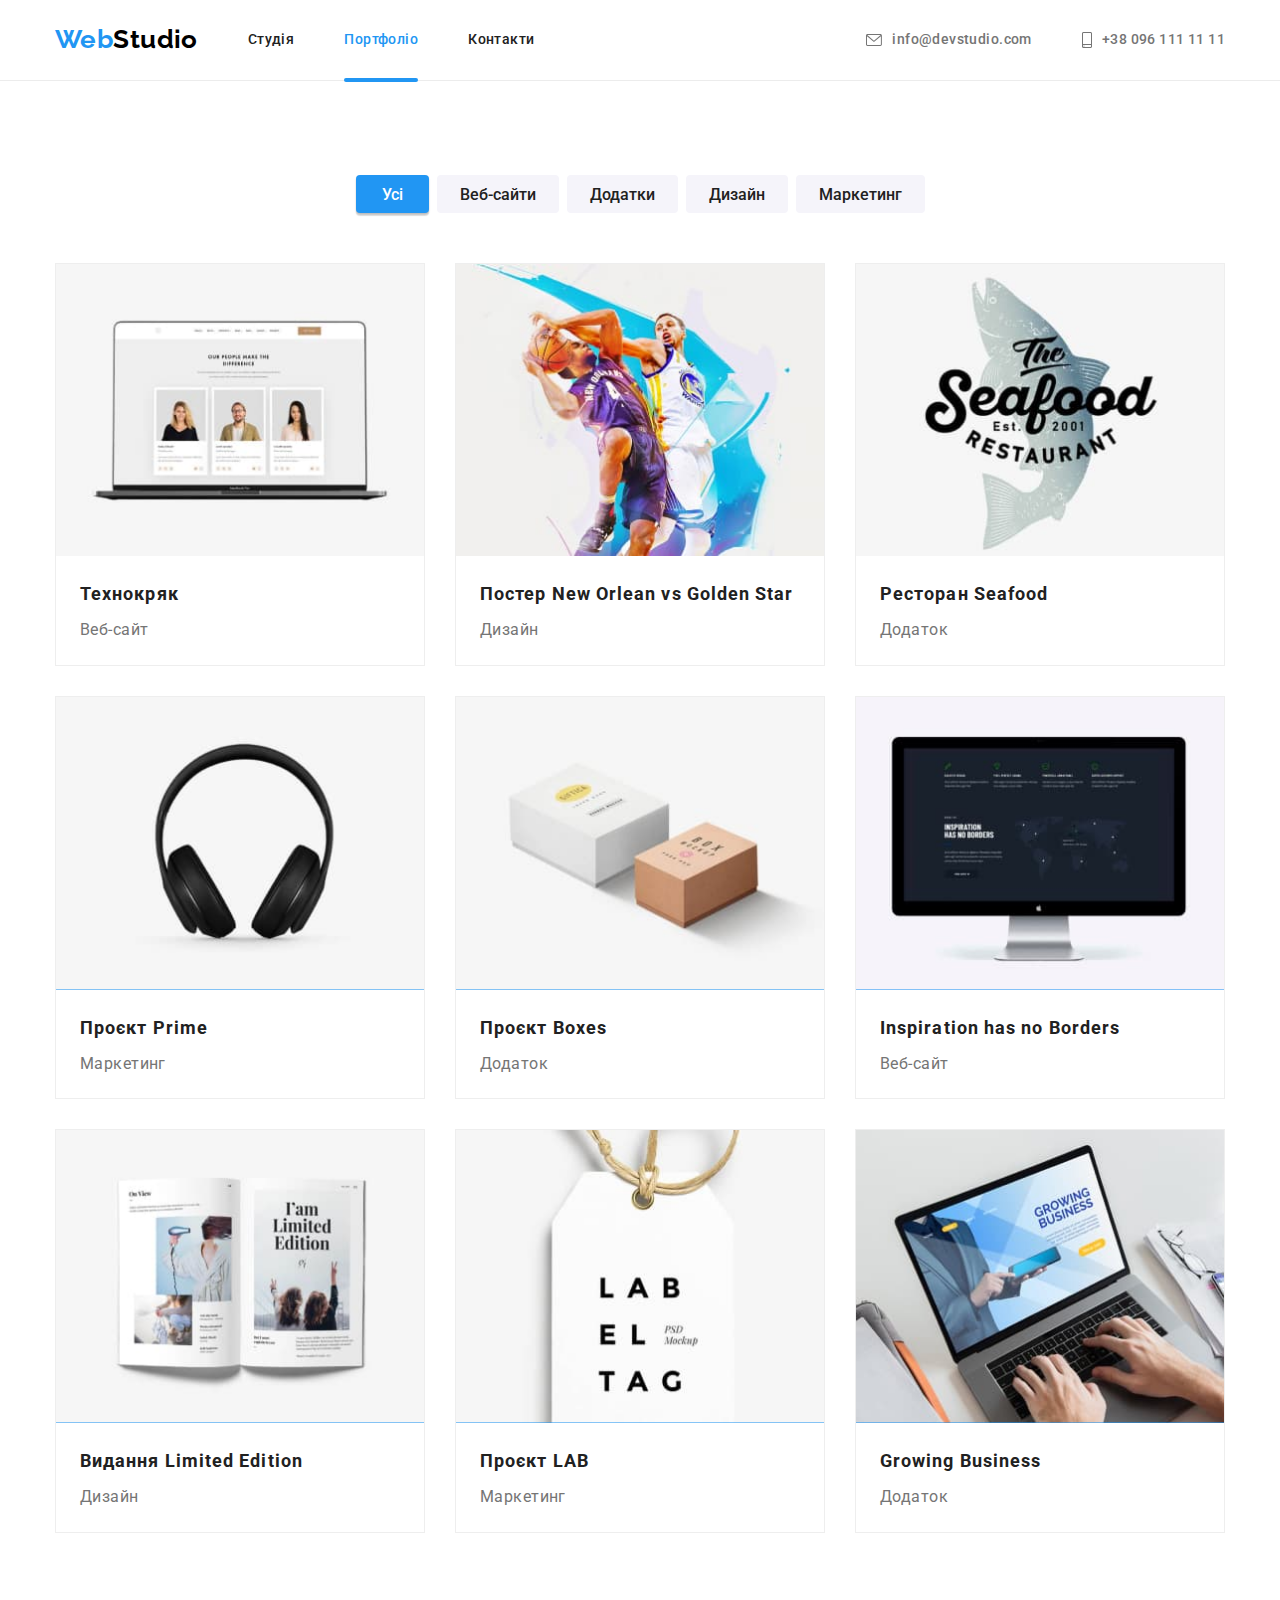
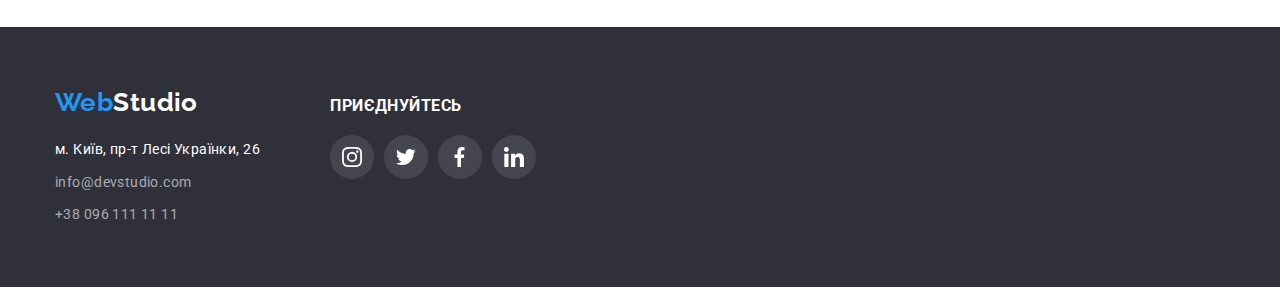
==== portfolio.html @ 2718d2ce "try1" ====
<!DOCTYPE html>
<html lang="uk">
  <head>
    <meta charset="UTF-8" />
    <meta http-equiv="X-UA-Compatible" content="IE=edge" />
    <meta name="viewport" content="width=device-width, initial-scale=1.0" />
    <title>Studio</title>
    <link rel="preconnect" href="https://fonts.googleapis.com" />
    <link rel="preconnect" href="https://fonts.gstatic.com" crossorigin />
    <link
      href="https://fonts.googleapis.com/css2?family=Raleway:wght@700&family=Roboto:wght@400;500;700;900&display=swap"
      rel="stylesheet"
    />
    <link rel="stylesheet" href="https://cdnjs.cloudflare.com/ajax/libs/modern-normalize/1.1.0/modern-normalize.min.css">
    <link rel="stylesheet" href="./css/styles.css" />
  </head>
  <body class="body">
    <!--Buttons above-->

    <header class="header">
      <div class="container header-nav">
      <nav class="nav">
        <a class="link-logo" href="./index.html" lang="en">
          Web<span class="link-logo-part">Studio</span></a
        >
        <ul class="list-nav">
          <li class="item">
            <a class="link" href="./index.html" target="_self">Студія</a>
          </li>
          <li class="item">
            <a class="link current" href="./portfolio.html" target="_self">Портфоліо</a>
          </li>
          <li class="item">
            <a class="link" href="">Контакти</a>
          </li>
        </ul>
      </nav>
      <ul class="list-header">
        <li class="list">
          <a class="link" href="mailto:info@devstudio.com">
            <svg class="header-icon" width="16" height="12">
              <use href="./images/icons.svg/symbol-defs-comp.svg#icon-envelope"></use></svg>info@devstudio.com</a>
        </li>
        <li class="list">
          <a class="link" href="tel:+380961111111">
            <svg class="header-icon" width="10" height="16">
              <use href="./images/icons.svg/symbol-defs-comp.svg#icon-smartphone"></use></svg>+38 096 111 11 11</a>
        </li>
      </ul>
    </div>
    </header>
    <!-- Main section -->

    <main class="main">
      <!-- Navigation in main -->

      <section class="section">
        <div class="container">
          <h1 class="visually-hidden">Links</h1>
        <ul class="list-main">
          <li class="item">
            <button class="btn active" type="button">Усі</button>
          </li>
          <li class="item">
            <button class="btn" type="button">Веб-сайти</button>
          </li>
          <li class="item">
            <button class="btn" type="button">Додатки</button>
          </li>
          <li class="item">
            <button class="btn" type="button">Дизайн</button>
          </li>
          <li class="item">
            <button class="btn" type="button">Маркетинг</button>
          </li>
        </ul>
        
      <!-- Images -->
        <ul class="list-portfolio">
          <li class="list-img">
            <a href="" class="portfolio-link">
            <div class="portfolio-th">
            <img
              class="img"
              src="./images/portfolio-img/img.jpg"
              alt="Зображення сайту"
              width="370"
              height="294"
            />
            <div class="portfolio-text"><p>Ресурс пропонує комплексні пропозиції з різним рівнем функціоналу та сервісів. Все це дозволить відвідувачу отримати вичерпні відомості про компанію чи приватну особу.</p></div>
                  </div>
            <div class="text-img">
            <h2 class="title">Технокряк</h2>
            <p class="text">Веб-сайт</p>
            </div>
            </a>
          </li>
          <li class="list-img">
            <a href="" class="portfolio-link">
            <div class="portfolio-th">
            <img
              class="img"
              src="./images/portfolio-img/img-1.jpg"
              alt="Баскетболісти"
              width="370"
              height="294"
            />
            <div class="portfolio-text"><p>Ресурс пропонує комплексні пропозиції з різним рівнем функціоналу та сервісів. Все це дозволить відвідувачу отримати вичерпні відомості про компанію чи приватну особу.</p></div>
                  </div>
            <div class="text-img">
            <h2 class="title">Постер <span lang="en">New Orlean vs Golden Star</span></h2>
            <p class="text">Дизайн</p>
            </div>
            </a>
          </li>
          <li class="list-img">
            <a href="" class="portfolio-link">
            <div class="portfolio-th">
            <img
              class="img"
              src="./images/portfolio-img/img-2.jpg"
              alt="Логотип ресторану"
              width="370"
              height="294"
            />
            <div class="portfolio-text"><p>Ресурс пропонує комплексні пропозиції з різним рівнем функціоналу та сервісів. Все це дозволить відвідувачу отримати вичерпні відомості про компанію чи приватну особу.</p></div>
                  </div>
            <div class="text-img">
            <h2 class="title">Ресторан <span lang="en">Seafood</span></h2>
            <p class="text">Додаток</p>
            </div>
            </a>
          </li>
          <li class="list-img">
            <a href="" class="portfolio-link">
            <div class="portfolio-th">
            <img
              class="img"
              src="./images/portfolio-img/img-3.jpg"
              alt="Навушники"
              width="370"
              height="294"
            />
            <div class="portfolio-text"><p>Ресурс пропонує комплексні пропозиції з різним рівнем функціоналу та сервісів. Все це дозволить відвідувачу отримати вичерпні відомості про компанію чи приватну особу.</p></div>
                  </div>
            <div class="text-img">
            <h2 class="title">Проєкт <span lang="en">Prime</span></h2>
            <p class="text">Маркетинг</p>
            </div>
            </a>
          </li>
          <li class="list-img">
            <a href="" class="portfolio-link">
            <div class="portfolio-th">
            <img
              class="img"
              src="./images/portfolio-img/img-4.jpg"
              alt="Коробки"
              width="370"
              height="294"
            />
            <div class="portfolio-text"><p>Ресурс пропонує комплексні пропозиції з різним рівнем функціоналу та сервісів. Все це дозволить відвідувачу отримати вичерпні відомості про компанію чи приватну особу.</p></div>
                  </div>
            <div class="text-img">
            <h2 class="title">Проєкт <span lang="en">Boxes</span></h2>
            <p class="text">Додаток</p>
            </div>
            </a>
          </li>
          <li class="list-img">
            <a href="" class="portfolio-link">
            <div class="portfolio-th">
            <img
              class="img"
              src="./images/portfolio-img/img-5.jpg"
              alt="Комп'ютер"
              width="370"
              height="294"
            />
            <div class="portfolio-text"><p>Ресурс пропонує комплексні пропозиції з різним рівнем функціоналу та сервісів. Все це дозволить відвідувачу отримати вичерпні відомості про компанію чи приватну особу.</p></div>
                  </div>
            <div class="text-img">
            <h2 class="title" lang="en">Inspiration has no Borders</h2>
            <p class="text">Веб-сайт</p>
            </div>
            </a>
          </li>
          <li class="list-img">
            <a href="" class="portfolio-link">
            <div class="portfolio-th">
            <img
              class="img"
              src="./images/portfolio-img/img-6.jpg"
              alt="Журнал"
              width="370"
              height="294"
            />
            <div class="portfolio-text"><p>Ресурс пропонує комплексні пропозиції з різним рівнем функціоналу та сервісів. Все це дозволить відвідувачу отримати вичерпні відомості про компанію чи приватну особу.</p></div>
                  </div>
            <div class="text-img">
            <h2 class="title">Видання <span lang="en">Limited Edition</span></h2>
            <p class="text">Дизайн</p>
            </div>
            </a>
          </li>
          <li class="list-img">
            <a href="" class="portfolio-link">
            <div class="portfolio-th">
            <img
              class="img"
              src="./images/portfolio-img/img-7.jpg"
              alt="Папірець з літерами"
              width="370"
              height="294"
            />
            <div class="portfolio-text"><p>Ресурс пропонує комплексні пропозиції з різним рівнем функціоналу та сервісів. Все це дозволить відвідувачу отримати вичерпні відомості про компанію чи приватну особу.</p></div>
                  </div>
            <div class="text-img">
            <h2 class="title">Проєкт <span lang="en">LAB</span></h2>
            <p class="text">Маркетинг</p>
            </div>
            </a>
          </li>
          <li class="list-img">
            <a href="" class="portfolio-link">
            <div class="portfolio-th">
            <img
              class="img"
              src="./images/portfolio-img/img-8.jpg"
              alt="Печатають на комп'ютері"
              width="370"
              height="294"
            />
            <div class="portfolio-text"><p>Ресурс пропонує комплексні пропозиції з різним рівнем функціоналу та сервісів. Все це дозволить відвідувачу отримати вичерпні відомості про компанію чи приватну особу.</p></div>
                  </div>
            <div class="text-img">
            <h2 class="title" lang="en">Growing Business</h2>
            <p class="text">Додаток</p>
            </div>
            </a>
          </li>
        </ul>
      </div>
      </section>
    </main>
    <footer class="footer">
      <div class="container footer-container">
        <div class="footer-info">
      <a class="logo-footer" href="./index.html" lang="en">
        Web<span class="logo-footer-part">Studio</span>
      </a>
      <address class="address">м. Київ, пр-т Лесі Українки, 26</address>
      <ul class="list-footer">
        <li class="item">
          <a class="link" href="mailto:info@devstudio.com">info@devstudio.com</a>
        </li>
        <li class="item">
          <a class="link" href="tel:+380961111111">+38 096 111 11 11</a>
        </li>
      </ul>
      </div>
      <div class="socials-sect">
        <h3 class="footer-title">Приєднуйтесь</h3>
        <ul class="socials-footer">
          <li class="socials-item-footer">
            <a class="socials-link-footer" href="https://instagram.com">
            <svg class="socials-item-icon" width="20" height="20">
              <use href="./images/icons.svg/symbol-defs-first.svg#icon-instagram"></use>
            </svg>
            </a>
          </li>
          <li class="socials-item-footer">
            <a class="socials-link-footer" href="https://twitter.com">
            <svg class="socials-item-icon" width="20" height="20">
              <use href="./images/icons.svg/symbol-defs-first.svg#icon-twitter"></use>
            </svg>
            </a>
          </li>
          <li class="socials-item-footer">
            <a class="socials-link-footer" href="https://facebook.com">
            <svg class="socials-item-icon" width="20" height="20">
              <use href="./images/icons.svg/symbol-defs-first.svg#icon-facebook"></use>
            </svg>
            </a>
          </li>
          <li class="socials-item-footer">
            <a class="socials-link-footer" href="https://linkedin.com">
            <svg class="socials-item-icon" width="20" height="20">
              <use href="./images/icons.svg/symbol-defs-first.svg#icon-linkedin"></use>
            </svg>
            </a>
          </li>
        </ul>
      </div>
      </div>
    </footer>
  </body>
</html>
---- css/styles.css ----
/* index.html */

:root {
  /* colors */
  --accent-color: #2196f3;
  --title-text-color: #212121;
  --primary-text-color: #757575;
  /* background colors */
  --background-color: #ffffff;
  /* others */
  --logo-color: #000000;
  --footer-clr: #2f303a;
  --btn-clr: #f5f4fa;
  /* transition */
  --transition-duration: 250ms cubic-bezier(0.4, 0, 0.2, 1);
}

html {
  box-sizing: border-box;
}

*,
*::after, 
*::before {
  box-sizing: inherit;
}

body {

  background: var(--background-color);
  color: var(--primary-text-color);

  font-family: 'Roboto', sans-serif;
  font-size: 14px;
  letter-spacing: 0.03em;
}
/* header background */
.header {
  border-bottom: 1px solid #ECECEC;;
  background-color: var(--background-color);
}

/* container */

.container 
{
  width: 1200px;
  margin-left: auto;
  margin-right: auto;
  padding-left: 15px;
  padding-right: 15px;
}

/* header */
.header-nav
{
  display: flex;
  align-items: center;

}

/* header logo+footerlogo */

.link-logo,
.logo-footer {
  color: var(--accent-color);
  font-family: 'Raleway', sans-serif;
  font-weight: 700;
  font-size: 26px;
  line-height: 1.20;
}

.link-logo-part {
  color: var(--logo-color);
  font-family: 'Raleway', sans-serif;
  font-weight: 700;
  font-size: 26px;
  line-height: 1.20;
  text-decoration: none;
}

.nav
{
  display: flex;
  align-items: center;
}

/* header links and items styles */

.list-nav .link {
  display: block;
  padding-top: 32px;
  padding-bottom: 32px;
  color: var(--title-text-color);
  font-weight: 500;
  line-height: 1.14;
  transition: var(--transition-duration);
  
}
.list-nav .item
{
  margin-left: 50px;
}

.list-nav {
  margin: 0;
  display: flex;
  transition: color var(--transition-duration);
}

.item .current{
  position: relative;
  color: var(--accent-color);
}
.current::after {
  content: '';
  position: absolute;
  width: 100%;
  height: 4px;
  left: 0;
  border-radius: 2px;
  border: transparent;
  background-color: var(--accent-color);
  bottom: -3%;
  display: block;
}

.list-nav .link:hover,
.list-nav .link:focus,
.list-header .link:hover,
.list-header .link:focus,
.list-footer .link:hover,
.list-footer .link:focus,
.link.current
{
  color: var(--accent-color);
}


/* contact info in header */

.list-header .link {
  display: flex;
  align-items: center;
  font-weight: 500;
  line-height: 1.14;
  color: var(--primary-text-color);
  transition: color var(--transition-duration);

}
.list-header{
  display: flex;
  align-items: center;
  justify-content: center;
  margin: 0;
  margin-left: auto;
  transition: color var(--transition-duration);
}
.list-header .list+.list
{
  margin-left: 50px;
}
.header-icon{
  fill: currentColor;
  margin-right: 10px;
}

.list-header .link:hover,
.list-header .link:focus 
{
  fill: var(--accent-color);
}
/* Hero */

.section.hero {
  margin-left: auto;
  margin-right: auto;
  padding: 200px 0;
  background-color: #2f303a;
  text-align: center;
  height: 600px;
  max-width: 1600px;
  background-image: linear-gradient(to right,rgba(47, 48, 58, 0.4),rgba(47, 48, 58, 0.4)), url(../images/header/Img.jpg); 
  background-size: cover;
  background-position: center;
}

.hero-title {
  margin-left: auto;
  margin-right: auto;
  margin-top: 0;
  margin-bottom: 30px;
  width: 696px;
  color: var(--background-color);
  font-weight: 900;
  font-size: 44px;
  line-height: 1.4;
  letter-spacing: 0.06em;
  text-transform: uppercase;
}

.btn-hero {
  display: inline-block;
  padding: 10px 32px;
  border-radius: 4px;
  min-width: 216px;
  height: 50px;
  background-color: var(--accent-color);
  color: var(--background-color);
  font-family: inherit;
  font-weight: 700;
  font-size: 16px;
  line-height: 1.8;
  letter-spacing: 0.06em;
  box-shadow: 0px 4px 4px rgba(0, 0, 0, 0.15);
  border: transparent;
  cursor: pointer;
  transition: background-color var(--transition-duration);
}
.btn-hero:hover,
.btn-hero:focus
{
  background-color: #188CE8;
}

/* Modal window */

.backdrop{
  position: fixed;
  top: 0;
  left: 0;
  z-index: 10;
  width: 100%;
  height: 100%;
  background-color: rgba(0, 0, 0, 0.2);
  transition: opacity 250ms cubic-bezier(0.4, 0, 0.2, 1),
  visibility 250ms cubic-bezier(0.4, 0, 0.2, 1);
}
.modal{
  position: absolute;
  top: 50%;
  left: 50%;
  transform: translate(-50%, -50%);
  width: 528px;
  height: 581px;
  background-color: var(--background-color);
  border-radius: 4px;
  box-shadow: 1px 0px 2px rgba(0, 0, 0, 0.2),
  1px 0px 1px rgba(0, 0, 0, 0.14),
  3px 0px 1px rgba(0, 0, 0, 0.12); 
}
.is-hidden{
  opacity: 0;
  pointer-events: none;
  visibility: hidden;
}
.modal-button{
  position: absolute;
  top: 8px;
  right: 8px;
  width: 30px;
  height: 30px;
  display: flex;
  align-items: center;
  justify-content: center;
  border: 0;
  background-color: transparent;
  border: 1px solid rgba(0, 0, 0, 0.1);
  border-radius: 50px;
  cursor: pointer;
}
.modal-svg
{
  fill: currentColor;
}

/* About features */


.section.about {
  padding-bottom: 0;
  background-color: var(--background-color);
}

.visually-hidden
{
  position: absolute;
  width: 1px;
  height: 1px;
  margin: -1px;
  border: 0;
  padding: 0;
  white-space: nowrap;
  clip-path: inset(100%);
  clip: rect(0 0 0 0);
  overflow: hidden;
}

.features
{
  display: flex;
  margin-top: 0;
  padding: 0;
}
.features .title {
  font-size: 14px;
  text-transform: uppercase;
  margin: 0;
  line-height: 1.14;
  color: var(--title-text-color);
}
.features .features-item
{
  width: 270px;
}

.features .text {
  margin: 0;
  margin-top: 10px;
  line-height: 1.7;
}

.features-item+.features-item
{

  margin-left: 30px;
}
.feature-icon-position
{
  display: flex;
  align-items: center;
  justify-content: center;
  border-radius: 4px;
  margin-bottom: 30px;
  width: 270px;
  height: 120px;
  background-color: #F5F4FA;

}
.feature-icon
{
  fill: currentColor;
}
/* images */
.section.images
{
  padding-top: 94px;
  padding-bottom: 94px;
}

.section.images .images-list
{
  margin: 0;
  margin-top: 50px;
}
.images-list
{
  padding: 0;
  display: flex;
  flex-wrap: wrap;
}
.img-html+.img-html
{
  margin-left: 30px;
}

.thumb
{
  position: relative;
}

.thumb-text
{
  display: flex;
  height: 70px;
  justify-content: center;
  align-items: center;
  position: absolute;
  bottom: 0;
  left: 0;
  width: 370px;
  background-color: rgba(47, 48, 58, 0.8);
  font-weight: 700;
  font-size: 14px;
  line-height: 1.14;
  color: var(--background-color);
  text-transform: uppercase;
}


/* Our team */

.section.team {
  padding-top: 94px;
  padding-bottom: 94px;
  background-color: var(--btn-clr);
}

.section.team .list {
  border-radius: 0px 0px 4px 4px;
  box-shadow: 0px 1px 3px rgba(0, 0, 0, 0.12), 0px 1px 1px rgba(0, 0, 0, 0.14), 0px 2px 1px rgba(0, 0, 0, 0.2);
  background-color: var(--background-color);
}

.section.team .title {
  padding-top: 30px;
  text-align: center;
  color: var(--title-text-color);
  font-weight: 500;
  font-size: 16px;
  line-height: 1.18;
}

.team .text {
  margin-top: 10px;
  margin-bottom: 16px;
  text-align: center;
  font-size: 16px;
  line-height: 1.18;
}

.list-team
{
  display: flex;
  flex-wrap: wrap;
  padding: 0;
  margin: 0;
  margin-top: 50px;
}

.list-team .list+.list 
{
  width: 270;
  margin-left: 30px;
}
.socials-list{
  display: flex;
  padding-bottom: 30px;
  gap: 10px;
  justify-content: center;
}
.list-icon
{
  display: flex;
  align-items: center;
  justify-content: center;
  width: 44px;
  height: 44px;
  border-radius: 50%;
  transition: background-color var(--transition-duration);
}
.link-icon{
  fill: #AFB1B8;
  transition: fill var(--transition-duration);
}
.list-icon:hover,
.list-icon:focus{
  background-color: var(--accent-color);
}
.list-icon:hover .link-icon,
.list-icon:focus .link-icon{
  fill: var(--background-color);
}
/* Sections style */

.section-title {
  margin: 0;
  text-align: center;
  color: var(--title-text-color);
  font-size: 36px;
  line-height: 1.16;
}

.section
{
  padding-top: 94px;
  padding-bottom: 94px;
}

/* clients section */
.section-title.clients{
  margin-bottom: 50px;
}
.client-link{
  display: flex;
  align-items: center;
  justify-content: center;
  width: 170px;
  height: 92px;
  border: 1px solid #AFB1B8;
  border-radius: 4px;
  color: #AFB1B8;
  transition: color var(--transition-duration), border-color var(--transition-duration);
}
.clients-list{
  display: flex;
  align-items: center;
  justify-content: center;
  gap: 30px;
}

.client-icon
{
  fill: currentColor;
}

.client-link:hover,
.client-link:focus
{
  border-color: var(--accent-color);
  color: var(--accent-color);
}
.client-link:hover .client-icon,
.client-link:focus .client-icon{
  fill: var(--accent-color);
}
/* Footer */

.footer {
  padding-top: 60px;
  padding-bottom: 60px;
  background-color: var(--footer-clr);
}
.footer-container{
  display: flex;
  align-items: baseline;
}

.logo-footer-part {
  color: var(--background-color);
  font-family: 'Raleway', sans-serif;
  font-weight: 700;
  font-size: 26px;
  line-height: 1.2;
}
/* footer info */
.footer-info{
  margin-right: 70px;
}
.address {
  margin-bottom: 9px;
  margin-top: 20px;
  color: var(--background-color);
  font-style: normal;
  font-weight: 400;
  line-height: 1.7;
}

.list-footer .link{
  margin: 0;
  line-height: 1.7;
  color: var(--background-color);
  color: rgba(255, 255, 255, 0.6);
  transition: var(--transition-duration);
}
.list-footer .item+.item{
  margin-top: 9px;
}
.list-footer
{
  padding: 0;
  margin: 0;
  transition: color var(--transition-duration);
}
/* socials footer */
.footer-title{
  margin-bottom: 20px;
  font-weight: 700;
  line-height: 1.14;
  text-transform: uppercase;
  letter-spacing: 0.03em;
  color: var(--background-color);
}
.socials-footer{
  display: flex;
  gap: 10px;
}

.socials-link-footer
{
  display: flex;
  align-items: center;
  justify-content: center;
  width: 44px;
  height: 44px;
  border-radius: 50%;
  background-color: #ffffff1a;
  color: var(--background-color);
  transition: background-color var(--transition-duration);
}
.socials-link-footer:hover,
.socials-link-footer:focus{
  background-color: var(--accent-color);
}
.socials-item-icon{
  fill: currentColor;
  width: 20px;
  height: 20px;
}

/* portfolio filter buttons */

.btn {
  display: inline-block;
  padding: 6px 22px;
  min-width: 73px;
  height: 38px;
  border: 1px solid transparent;
  border-radius: 4px;
  background-color: var(--btn-clr);
  color: var(--title-text-color);
  font-family: inherit;
  cursor: pointer;
  font-weight: 500;
  font-size: 16px;
  line-height: 1.6;
  transition: color var(--transition-duration), background-color var(--transition-duration), box-shadow var(--transition-duration);
}

.btn.active,
.btn:hover,
.btn:focus {
  background-color: var(--accent-color);
  color: var(--background-color);
  box-shadow: 0px 3px 1px rgba(0, 0, 0, 0.1), 0px 1px 2px rgba(0, 0, 0, 0.08), 0px 2px 2px rgba(0, 0, 0, 0.12);
  border-radius: 4px;
}


.list-main
{
  display: flex;
  justify-content: center;
  
}

.list-main .item+.item
{
  margin-left: 8px;
}
/* Filter images */
.section-main
{
  padding-bottom: 94px;
}

.list-img {
  box-sizing: border-box;
  border: 1px solid #EEEEEE;
  background-color: var(--background-color);
  transition: box-shadow var(--transition-duration);
}
.list-img:hover
{
  box-shadow: 0px 1px 1px rgba(0, 0, 0, 0.12), 0px 4px 4px rgba(0, 0, 0, 0.06), 1px 4px 6px rgba(0, 0, 0, 0.16);
}

.portfolio-th
{
  position: relative;
  overflow: hidden;
}

.portfolio-text
{
  position: absolute;
  width: 100%;
  height: 100%;
  top: 0;
  left: 0;
  padding: 63px 24px;
  color: var(--background-color);
  background-color: rgba(33, 150, 243, 0.9);
  font-size: 18px;
  line-height: 1.33;
  transform: translateY(100%);
  transition: transform var(--transition-duration);
}
.portfolio-link:hover .portfolio-text,
.portfolio-link:focus .portfolio-text
{
    opacity: 1;
    transform: translateY(0);

}

/* Filter`s text style */
.list-portfolio
{
  display: flex;
  flex-wrap: wrap;
  padding: 0;
  margin: 0;
  margin-top: 50px;
}
.text-img
{
  padding-top: 20px;
  padding-bottom: 20px;
  padding-left: 24px;
  padding-right: 24px;
}
.list-img{
  width: 370px;
  margin-right: 30px;
  margin-bottom: 30px;
}

.list-img:nth-child(3n)
{
  margin-right: 0;
}
.list-img:nth-last-child(-n + 3)
{
  margin-bottom: 0;
}
.list-portfolio .title {
  margin-bottom: 4px;
  color: var(--title-text-color);
  font-weight: 700;
  font-size: 18px;
  line-height: 2;
  letter-spacing: 0.06em;
}

.list-portfolio .text {
  font-size: 16px;
  line-height: 1.8;
}

/* hide extra things */

a {
  text-decoration: none;
  color: inherit;
}

ul {
  list-style: none;
  padding-left: 0;
  margin: 0;
}
h1,
h2,
h3,
h4,
h5,
h6,
p{
  margin: 0;
}
img{
  display: block;
  max-width: 100%;
  height: auto;
}
label {
  display: block;
}
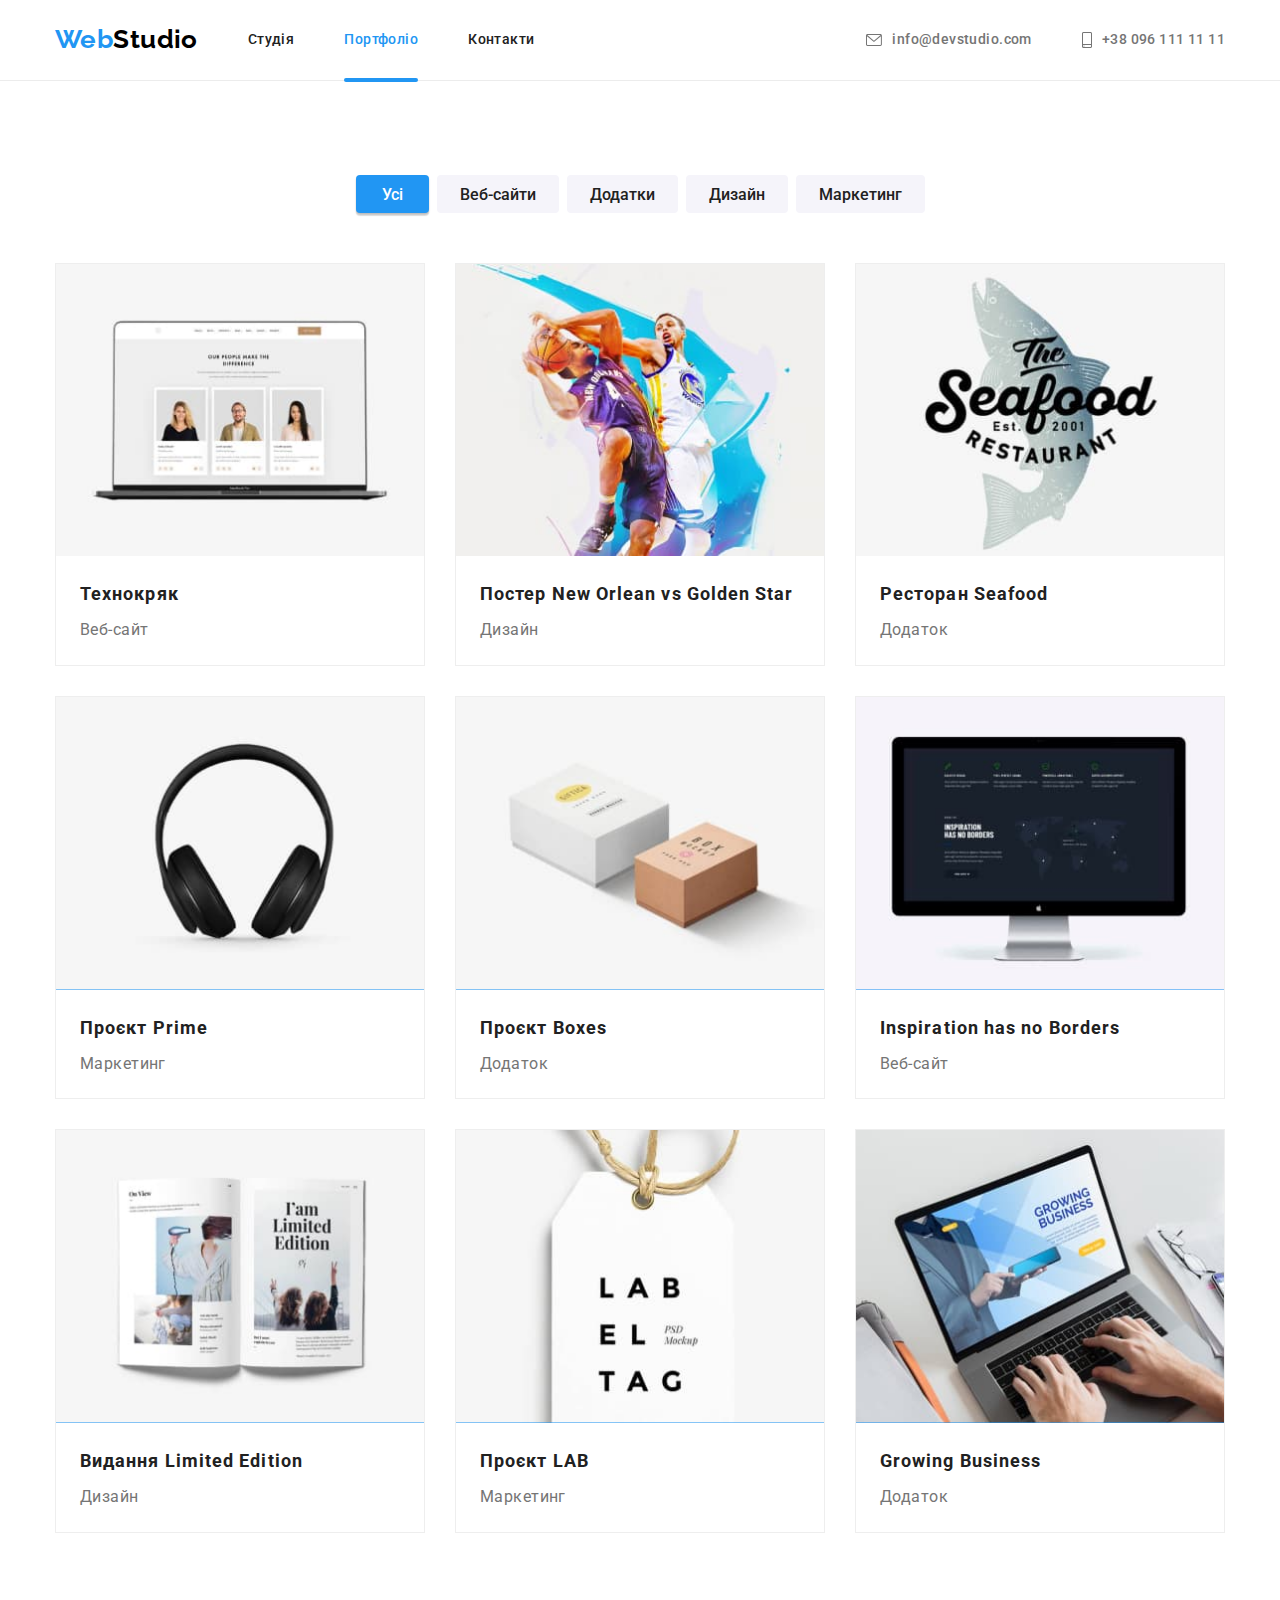
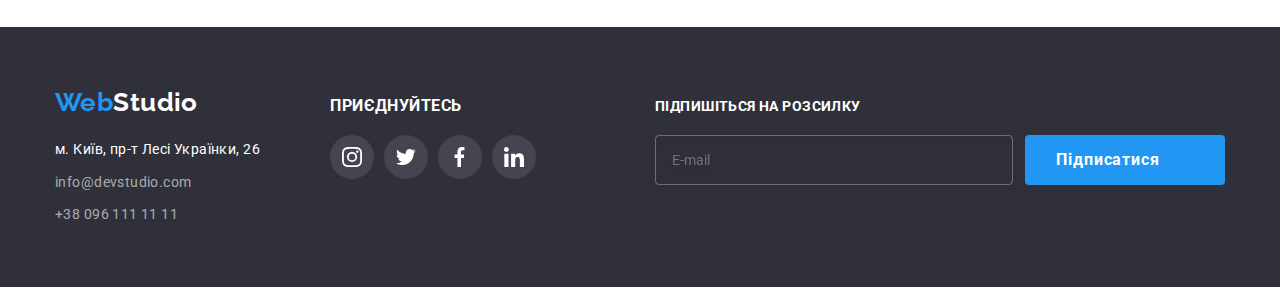
==== commit 12181d7a: "fixed" ====
--- a/portfolio.html
+++ b/portfolio.html
@@ -292,7 +292,24 @@
           </li>
         </ul>
       </div>
+      <div class="subscribe">
+        <strong class="footer-title">Підпишіться на розсилку</strong>
+        <form class="footer-form">
+          <div class="footer-label">
+          <label class="footer-subscribe">
+            <input class="footer-input" type="email" name="email" placeholder="E-mail">
+          </label>
+        </div>
+        <button class="footer-btn">Підписатися
+          <svg class="footer-tg" width="24" height="24">
+            <use href="./images/icons.svg/#icon-send.svg"></use>
+          </svg>
+        </button>
+        </form>
+      </div>
       </div>
     </footer>
+    <script src="./js/modal.js"></script>
   </body>
-</html>+</html>
+  --- a/css/styles.css
+++ b/css/styles.css
@@ -241,8 +241,9 @@
   top: 50%;
   left: 50%;
   transform: translate(-50%, -50%);
+  padding: 40px;
   width: 528px;
-  height: 581px;
+  min-height: 581px;
   background-color: var(--background-color);
   border-radius: 4px;
   box-shadow: 1px 0px 2px rgba(0, 0, 0, 0.2),
@@ -272,6 +273,161 @@
 .modal-svg
 {
   fill: currentColor;
+}
+.form-title
+{
+  display: block;
+  margin-bottom: 12px;
+  font-weight: 700;
+  font-size: 20px;
+  line-height: 1.15;
+  letter-spacing: 0.03em;
+  text-align: center;
+  color: var(--logo-color);
+}
+.register-form
+{
+  display: flex;
+  flex-direction: column;
+}
+.form-group
+{
+  display: flex;
+  flex-direction: column;
+  margin-bottom: 20px;
+  gap: 10px;
+}
+.label 
+{
+  position: relative;
+  display: flex;
+  flex-direction: column;
+}
+.form-text
+{
+  margin-bottom: 4px;
+  font-size: 12px;
+  line-height: 1.16;
+  letter-spacing: 0.01em;
+  text-align: left;
+}
+.label:last-child
+{
+  margin-bottom: 0;
+}
+.input
+{
+  display: block;
+  width: 100%;
+  height: 40px;
+  padding-left: 42px;
+  padding-right: 42px;
+  border: 1px solid rgba(33, 33, 33, 0.2);
+  border-radius: 4px;
+  cursor: pointer;
+  transition: border-color var(--transition-duration);
+}
+.input:focus,
+.input:hover
+{
+  border: 1px solid var(--accent-color);
+  outline: 1px solid var(--accent-color);
+}
+.form-svg
+{
+  position: absolute;
+  bottom: 11px;
+  left: 12px;
+  transition: fill var(--transition-duration);
+}
+.input:focus + .form-svg,
+.input:hover + .form-svg
+{
+  fill: var(--accent-color);
+}
+
+.comment
+{
+  display: block;
+  padding: 12px 16px;
+  resize: none;
+  width: 100%;
+  height: 120px;
+  font-size: 12px;
+  line-height: 1.16;
+  letter-spacing: 0.01em;
+  color: rgba(117, 117, 117, 0.5);
+  border: 1px solid rgba(33, 33, 33, 0.2);
+  border-radius: 4px;
+  transition: border-color var(--transition-duration);
+}
+.icon-checked
+{
+  display: block;
+  width: 16px;
+  height: 15px;
+  background-image: url(../images/icons.svg/gap.svg);
+  background-repeat: no-repeat;
+  background-size: contain;
+
+}
+.policy:checked + .icon-checked
+{
+  background-image: url(../images/icons.svg/icon-check.svg);
+  background-repeat: no-repeat;
+  background-size: contain;
+}
+
+.comment:focus,
+.comment:hover
+{
+  border: 1px solid var(--accent-color);
+  outline: 1px solid var(--accent-color);
+}
+.agreement
+{
+  display: flex;
+  align-items: center;
+  justify-content: center;
+  gap: 8px;
+  margin-bottom: 30px;
+}
+
+.agreement-span
+{
+  font-weight: 400;
+  line-height: 1.7;
+  letter-spacing: 0.03em;
+}
+.agreement-link
+{
+  color: var(--accent-color);
+}
+
+.form-button
+{
+  min-width: 200px;
+  min-height: 50px;
+  margin-right: auto;
+  margin-left: auto;
+  padding: 10px 52px;
+  font-weight: 700;
+  font-size: 16px;
+  line-height: 1.63;
+  letter-spacing: 0.06em;
+  color: var(--background-color);
+  background-color: var(--accent-color);
+  border-style: none;
+  box-shadow: 0px 4px 4px rgba(0, 0, 0, 0.15);
+  border-radius: 4px;
+  cursor: pointer;
+  transition: color var(--transition-duration), background-color var(--transition-duration);
+}
+.form-button:focus,
+.form-button:hover
+{
+  color: #FFFFFF;
+  background-color: #188CE8;
 }
 
 /* About features */
@@ -598,6 +754,73 @@
   height: 20px;
 }
 
+/* subscription footer part */
+.subscribe
+{
+  margin-left: auto;
+}
+.footer-form
+{
+  display: flex;
+  align-items: center;
+  gap: 12px;
+}
+
+.footer-label
+{
+  display: flex;
+  flex-direction: column;
+  margin-top: 20px;
+}
+.footer-input
+{
+  color: var(--background-color);
+}
+.footer-form input 
+{
+  width: 358px;
+  padding-top: 16px;
+  padding-right: 295px;
+  padding-bottom: 16px;
+  padding-left: 16px;
+  background-color: transparent;
+  border: 1px solid rgba(255, 255, 255, 0.3);
+  filter: drop-shadow(0px 4px 4px rgba(0, 0, 0, 0.15));
+  border-radius: 4px;
+}
+.footer-btn
+{
+  display: flex;
+  align-items: center;
+  justify-content: center;
+  padding-top: 10px;
+  padding-right: 28px;
+  padding-bottom: 10px;
+  padding-left: 28px;
+  border-radius: 4px;
+  gap: 10px;
+  width: 200px;
+  height: 50px;
+  border: 0;
+  font-size: 16px;
+  line-height: 1.6;
+  letter-spacing: 0.06em;
+  font-weight: 700;
+  color: var(--background-color);
+  background-color: var(--accent-color);
+  margin-top: 20px;
+  cursor: pointer;
+  
+}
+.footer-btn:focus,
+.footer-btn:hover
+{
+  background-color: #188CE8;
+}
+.footer-tg
+{
+  fill: var(--background-color);
+}
 /* portfolio filter buttons */
 
 .btn {
@@ -625,7 +848,7 @@
   box-shadow: 0px 3px 1px rgba(0, 0, 0, 0.1), 0px 1px 2px rgba(0, 0, 0, 0.08), 0px 2px 2px rgba(0, 0, 0, 0.12);
   border-radius: 4px;
 }
-
+ 
 
 .list-main
 {
@@ -754,6 +977,9 @@
   max-width: 100%;
   height: auto;
 }
-label {
+input {
   display: block;
+}
+textarea{
+  resize: vertical;
 }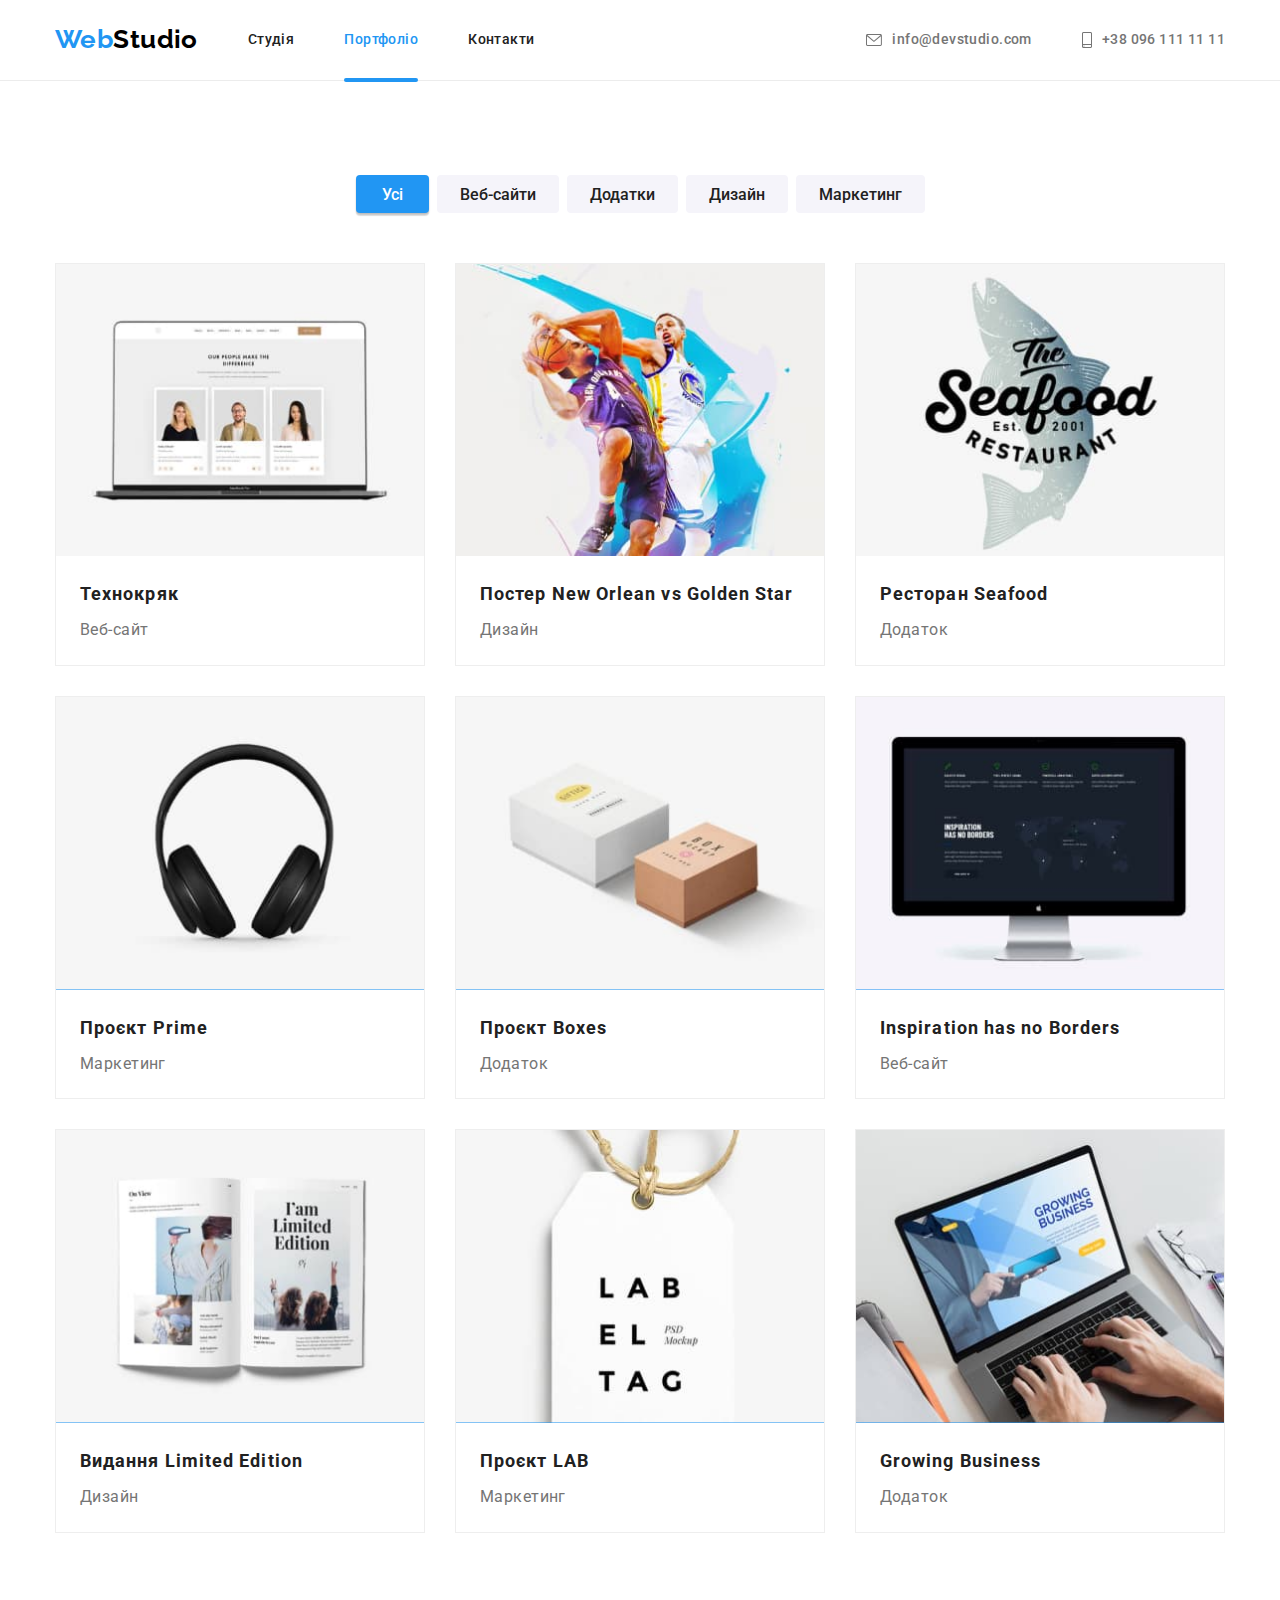
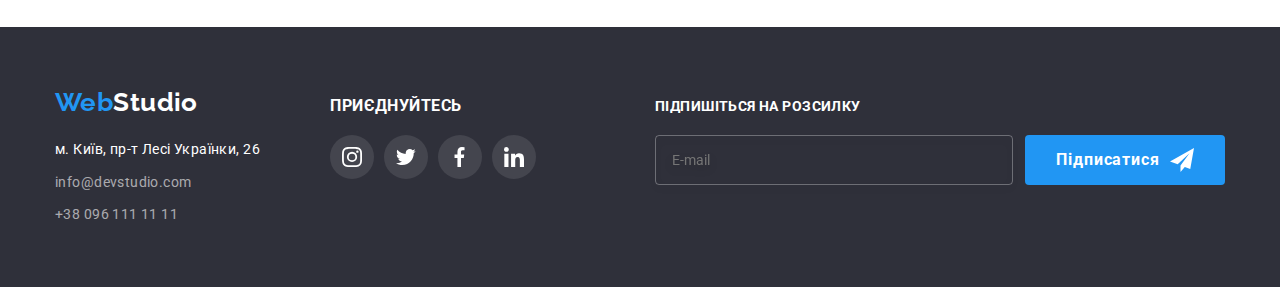
==== commit 314d6ff1: "DONE" ====
--- a/portfolio.html
+++ b/portfolio.html
@@ -302,7 +302,7 @@
         </div>
         <button class="footer-btn">Підписатися
           <svg class="footer-tg" width="24" height="24">
-            <use href="./images/icons.svg/#icon-send.svg"></use>
+            <use href="./images/icons.svg/symbol-telegram.svg#icon-icon-send"></use>
           </svg>
         </button>
         </form>
--- a/css/styles.css
+++ b/css/styles.css
@@ -270,6 +270,16 @@
   border-radius: 50px;
   cursor: pointer;
 }
+.modal-button:hover,
+.modal-button:focus
+{
+  border-color: var(--accent-color);
+}
+.modal-button:focus .modal-svg,
+.modal-button:hover .modal-svg
+{
+  color: var(--accent-color);
+}
 .modal-svg
 {
   fill: currentColor;
@@ -402,6 +412,7 @@
 .agreement-link
 {
   color: var(--accent-color);
+  text-decoration: underline;
 }
 
 .form-button
@@ -776,6 +787,12 @@
 {
   color: var(--background-color);
 }
+/* .footer-input:hover,
+.footer-input:focus
+{
+  border-color: var(--accent-color);
+  transition: border-color var(--transition-duration);
+} */
 .footer-form input 
 {
   width: 358px;
@@ -816,6 +833,7 @@
 .footer-btn:hover
 {
   background-color: #188CE8;
+  transition: background-color var(--transition-duration);
 }
 .footer-tg
 {
